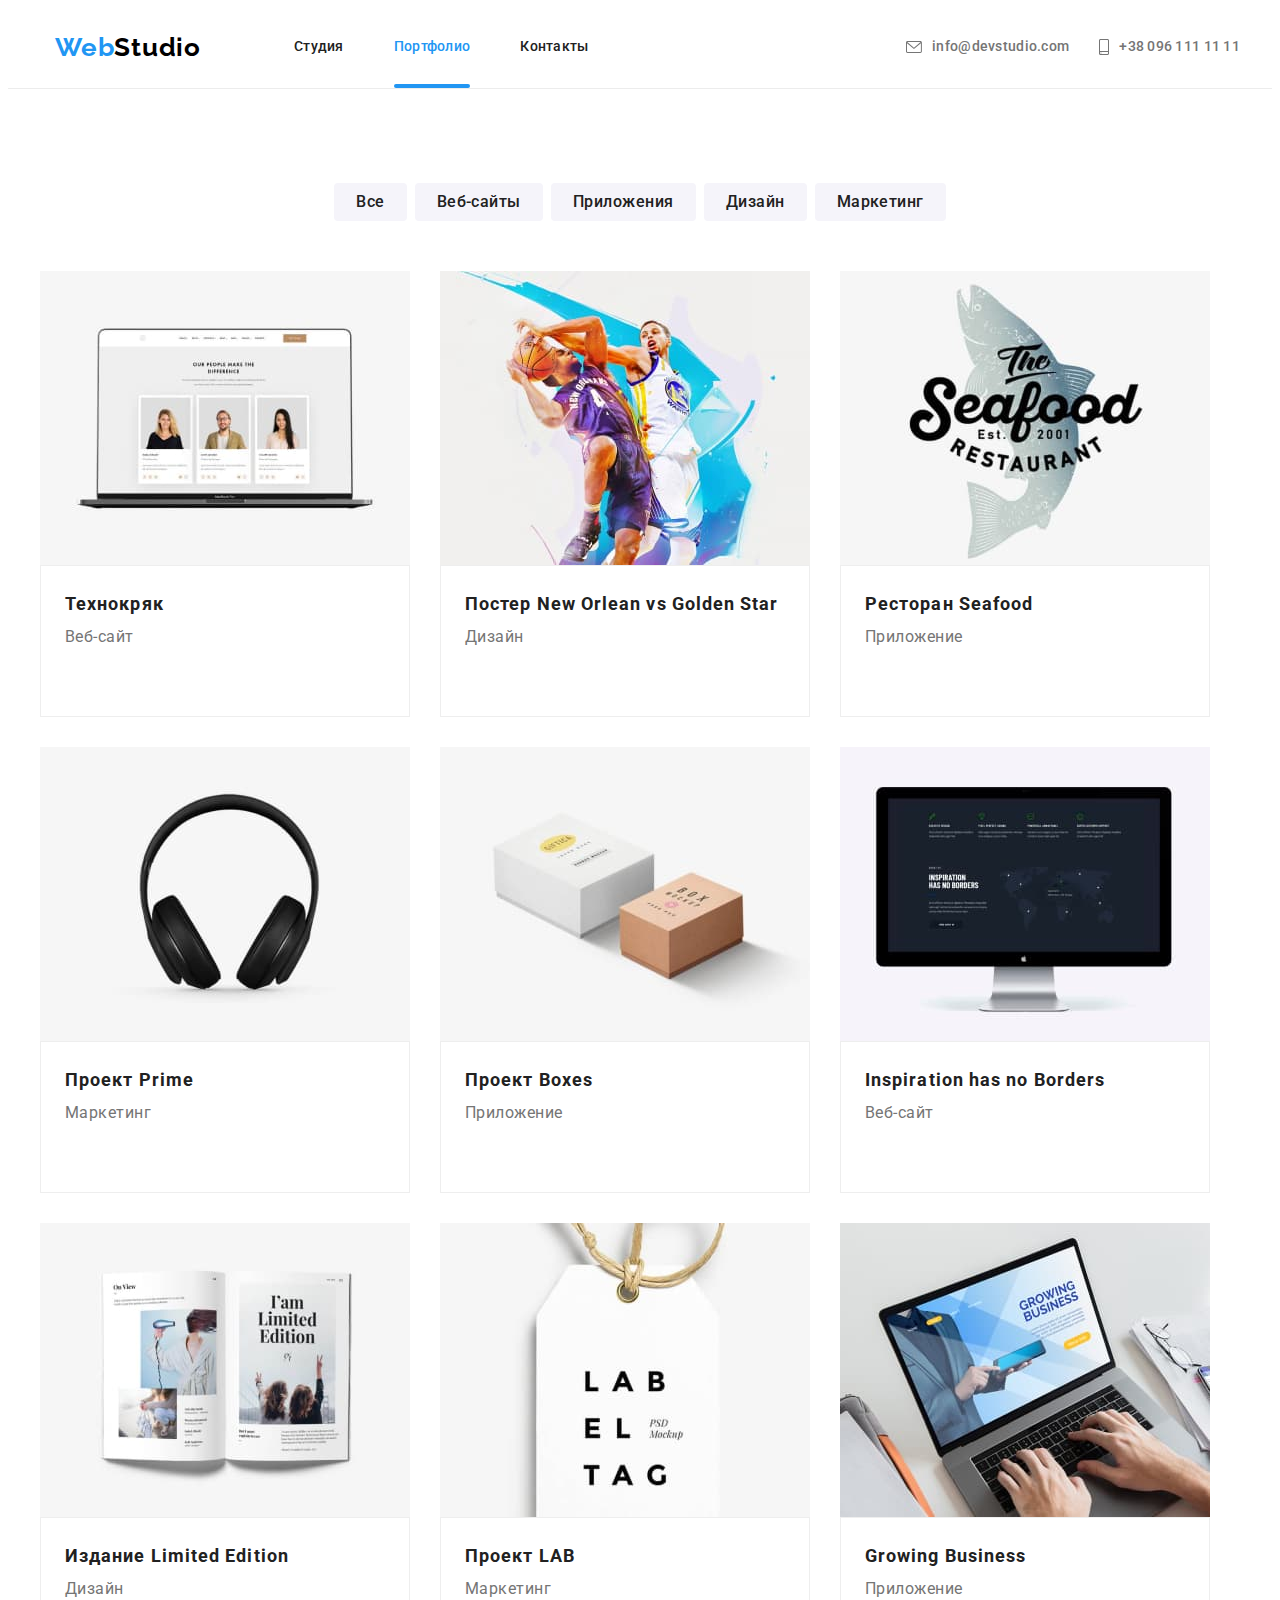
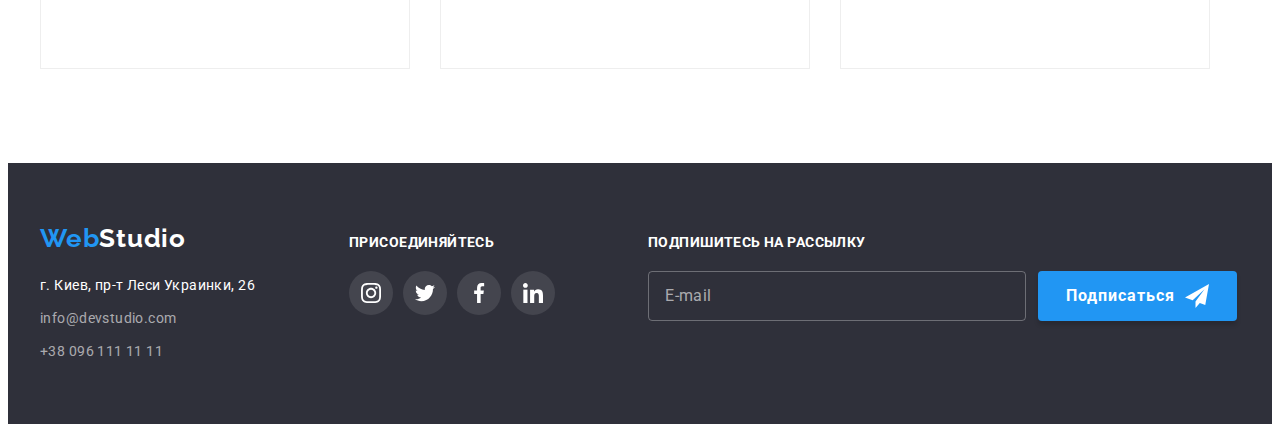
==== portfolio.html @ 02ead574 "copy all files from hw6" ====
<!DOCTYPE html>
<html lang="ru">
  <head>
    <meta charset="UTF-8" />
    <meta http-equiv="X-UA-Compatible" content="IE=edge" />
    <meta name="viewport" content="width=device-width, initial-scale=1.0" />
    <title>Portfolio</title>
    <link rel="preconnect" href="https://fonts.gstatic.com" />
    <link
      href="https://fonts.googleapis.com/css2?family=Raleway:wght@700&family=Roboto:wght@400;500;700&display=swap"
      rel="stylesheet"
    />
    <link
      rel="stylesheet"
      href="https://cdnjs.cloudflare.com/ajax/libs/modern-normalize/1.1.0/modern-normalize.min.css"
      integrity="sha512-wpPYUAdjBVSE4KJnH1VR1HeZfpl1ub8YT/NKx4PuQ5NmX2tKuGu6U/JRp5y+Y8XG2tV+wKQpNHVUX03MfMFn9Q=="
      crossorigin="anonymous"
      referrerpolicy="no-referrer"
    />
    <link rel="stylesheet" href="./css/styles.css" />
  </head>
  <body class="body">
    <!---header-->
    <header class="header">
      <div class="container header-container">
        <nav class="navigation">
          <a class="logo" href="./index.html" lang="en"
            ><span class="logo-part">Web</span>Studio
          </a>
          <ul class="menu list">
            <li class="menu-item">
              <a class="menu-link" href="./index.html"> Студия </a>
            </li>
            <li class="menu-item">
              <a class="menu-link current-link" href="./portfolio.html">
                Портфолио
              </a>
            </li>
            <li class="menu-item">
              <a class="menu-link" href="">Контакты</a>
            </li>
          </ul>
        </nav>
        <ul class="head-info-list list">
          <li class="head-info-item">
            <a class="head-mail-link link" href="mailto:info@devstudio.com">
              <svg class="head-mail-link-icon" width="16" height="12">
                <use href="./images/sprite.svg#icon-mail"></use>
              </svg>
              info@devstudio.com
            </a>
          </li>
          <li class="head-info-item">
            <a class="head-tel-link link" href="tel:+380961111111">
              <svg class="head-tel-link-icon" width="10" height="16">
                <use href="./images/sprite.svg#icon-smartphone"></use>
              </svg>
              +38 096 111 11 11
            </a>
          </li>
        </ul>
      </div>
    </header>
    <main>
      <section class="main-content">
        <ul class="tabs-list list container">
          <li class="tabs-item">
            <button class="filter-btn" type="button">Все</button>
          </li>
          <li class="tabs-item">
            <button class="filter-btn" type="button">Веб-сайты</button>
          </li>
          <li class="tabs-item">
            <button class="filter-btn" type="button">Приложения</button>
          </li>
          <li class="tabs-item">
            <button class="filter-btn" type="button">Дизайн</button>
          </li>
          <li class="tabs-item">
            <button class="filter-btn" type="button">Маркетинг</button>
          </li>
        </ul>
        <ul class="projects-list list container">
          <li class="project-item">
            <div class="project-img-wrapper">
              <img src="./images/our-projects/technokryak.jpg" alt="ноутбук" />
              <p class="project-overlay">
                Технокряк это современная площадка распространения коронавируса.
                Компании используют эту платформу для цифрового шпионажа и атак
                на защищённые сервера конкурентов.
              </p>
            </div>
            <div class="project-details">
              <h3 class="project-title">Технокряк</h3>
              <p class="project-category">Веб-сайт</p>
            </div>
          </li>
          <li class="project-item">
            <img
              src="./images/our-projects/poster.jpg"
              alt="Постер New Orlean vs Golden Star"
            />
            <div class="project-details">
              <h3 class="project-title">Постер New Orlean vs Golden Star</h3>
              <p class="project-category">Дизайн</p>
            </div>
          </li>
          <li class="project-item">
            <img src="./images/our-projects/seafood.jpg" alt="постер с рыбой" />
            <div class="project-details">
              <h3 class="project-title">Ресторан Seafood</h3>
              <p class="project-category">Приложение</p>
            </div>
          </li>
          <li class="project-item">
            <img
              src="./images/our-projects/project-prime.jpg"
              alt=" наушники "
            />
            <div class="project-details">
              <h3 class="project-title">Проект Prime</h3>
              <p class="project-category">Маркетинг</p>
            </div>
          </li>
          <li class="project-item">
            <img
              src="./images/our-projects/project-boxes.jpg"
              alt=" коробки "
            />
            <div class="project-details">
              <h3 class="project-title">Проект Boxes</h3>
              <p class="project-category">Приложение</p>
            </div>
          </li>
          <li class="project-item">
            <img
              src="./images/our-projects/inspiration-has-no-borders.jpg"
              alt=" монитор "
            />
            <div class="project-details">
              <h3 class="project-title">Inspiration has no Borders</h3>
              <p class="project-category">Веб-сайт</p>
            </div>
          </li>
          <li class="project-item">
            <img
              src="./images/our-projects/limited-edition.jpg"
              alt=" открытая книга "
            />
            <div class="project-details">
              <h3 class="project-title">Издание Limited Edition</h3>
              <p class="project-category">Дизайн</p>
            </div>
          </li>
          <li class="project-item">
            <img src="./images/our-projects/project-lab.jpg" alt=" этикетка " />
            <div class="project-details">
              <h3 class="project-title">Проект LAB</h3>
              <p class="project-category">Маркетинг</p>
            </div>
          </li>
          <li class="project-item">
            <img
              src="./images/our-projects/growing-business.jpg"
              alt="человек печатает на ноутбуке"
            />
            <div class="project-details">
              <h3 class="project-title">Growing Business</h3>
              <p class="project-category">Приложение</p>
            </div>
          </li>
        </ul>
      </section>
    </main>
    <footer class="footer">
      <div class="footer-content container">
        <div class="footer-adress-wrapper">
          <a class="footer-logo logo" href="./index.html" lang="en">
            <span class="logo-part">Web</span>Studio
          </a>
          <address>
            <ul class="footer-list list">
              <li class="footer-item">
                <a
                  class="footer-adress-link link"
                  href="https://goo.gl/maps/RriFzFvJcHyVF99A9"
                  target="_blank"
                  rel="noopener noreferrer"
                >
                  г. Киев, пр-т Леси Украинки, 26
                </a>
              </li>
              <li class="footer-item">
                <a
                  class="footer-mail-link link"
                  href="mailto:info@devstudio.com"
                >
                  info@devstudio.com
                </a>
              </li>
              <li class="footer-item">
                <a class="footer-tel-link link" href="tel:+380961111111">
                  +38 096 111 11 11
                </a>
              </li>
            </ul>
          </address>
        </div>
        <div class="footer-social-wrapper">
          <p class="footer-tagline">Присоединяйтесь</p>
          <ul class="footer-social-links-list list">
            <li class="footer-social-item">
              <a href="" class="footer-social-link">
                <svg class="footer-social-link-icon">
                  <use href="./images/sprite.svg#icon-inst-icon-2"></use>
                </svg>
              </a>
            </li>
            <li class="footer-social-item">
              <a href="" class="footer-social-link">
                <svg class="footer-social-link-icon">
                  <use href="./images/sprite.svg#icon-twit-icon"></use>
                </svg>
              </a>
            </li>
            <li class="footer-social-item">
              <a href="" class="footer-social-link">
                <svg class="footer-social-link-icon">
                  <use href="./images/sprite.svg#icon-facebook-icon"></use>
                </svg>
              </a>
            </li>
            <li class="footer-social-item">
              <a href="" class="footer-social-link">
                <svg class="footer-social-link-icon">
                  <use href="./images/sprite.svg#icon-in-icon"></use>
                </svg>
              </a>
            </li>
          </ul>
        </div>
        <div class="footer-subscription">
          <p class="footer-tagline">Подпишитесь на рассылку</p>
          <form class="subscription-form">
            <input
              type="email"
              name="email"
              class="subscription-email"
              placeholder="E-mail"
              required
            />
            <button type="submit" class="subscription-btn">
              Подписаться
              <svg class="email-icon" width="24px" height="24px">
                <use href="./images/sprite.svg#icon-telegram"></use>
              </svg>
            </button>
          </form>
        </div>
      </div>
    </footer>
  </body>
</html>
---- css/styles.css ----
:root {
  --accent-color: #2196f3;
  --main-font: "Roboto", sans-serif;
  --secondary-font: "Raleway", sans-serif;
  --secondary-color: #ffff;
  --icon-color: #afb1b8;
}

/* ======= FOR ALL LINKS AND LISTS ====== */

.link {
  text-decoration: none;
  font-style: normal;
}

.list {
  list-style: none;
}

h1,
h2,
h3,
h4,
h5,
h6,
p {
  margin-top: 0;
  margin-bottom: 0;
}

ul,
ol {
  list-style-type: none;
  margin: 0;
  padding: 0;
}

img {
  display: block;
}

.visually-hidden {
  position: absolute !important;
  clip: rect(1px 1px 1px 1px);
  /* IE6, IE7 */
  clip: rect(1px, 1px, 1px, 1px);
  padding: 0 !important;
  border: 0 !important;
  height: 1px !important;
  width: 1px !important;
  overflow: hidden;
}

/* ======= END FOR ALL LINKS AND LISTS ====== */

/* ======== BODY ========= */

.body {
  font-family: var(--main-font);
  color: #212121;
}

.container {
  width: 1200px;
  padding-left: 15px;
  padding-right: 15px;
  margin-right: auto;
  margin-left: auto;
}

.content-section {
  padding-bottom: 94px;
}

/* ======== HEADER SECTION ======== */

.header {
  border-bottom: 1px solid #ececec;
  padding: 24px 0 25px 0;
}

.header-container {
  display: flex;
  align-items: center;
}

.navigation {
  display: flex;
  align-items: center;
  width: 100%;

  padding: 0 15px;
}

.menu {
  display: flex;
  align-items: center;
}

.logo {
  font-family: var(--secondary-font);
  font-weight: bold;
  font-size: 26px;
  line-height: 1.19;
  letter-spacing: 0.03em;
  text-decoration: none;
  color: black;
  margin-right: 93px;
}

.logo-part {
  color: var(--accent-color);
}

.menu-item:not(:last-child) {
  margin-right: 50px;
}

.menu-link {
  display: block;
  position: relative;
  font-family: var(--main-font);
  font-weight: 500;
  font-size: 14px;
  line-height: 1.14;
  letter-spacing: 0.02em;
  text-decoration: none;
  color: #212121;
  transition: color 250ms cubic-bezier(0.4, 0, 0.2, 1);
}

.menu-link:hover,
.menu-link:focus {
  color: var(--accent-color);
}

.active-link {
  color: var(--accent-color);
}

.head-info-list {
  list-style: none;
  display: flex;
  align-items: center;
  margin-left: auto;
}

.head-info-item:not(:last-child) {
  margin-right: 30px;
}

.head-mail-link {
  font-family: var(--main-font);
  font-weight: 500;
  font-size: 14px;
  line-height: 1.14;
  letter-spacing: 0.02em;
  color: #757575;
  margin-left: auto;
  display: flex;
  align-items: center;
  transition: color 250ms cubic-bezier(0.4, 0, 0.2, 1);
}

.head-mail-link-icon,
.head-tel-link-icon {
  margin-right: 10px;
  fill: #757575;
  transition: fill 250ms cubic-bezier(0.4, 0, 0.2, 1);
}

.head-tel-link {
  font-family: var(--main-font);
  font-weight: 500;
  font-size: 14px;
  line-height: 1.14;
  letter-spacing: 0.02em;
  color: #757575;
  white-space: nowrap;
  display: flex;
  align-items: center;
  transition: color 250ms cubic-bezier(0.4, 0, 0.2, 1);
}

.current-link {
  color: var(--accent-color);
}

.current-link::after {
  position: absolute;
  bottom: -33px;
  content: "";
  background-color: #2196f3;
  border-radius: 2px;
  width: 100%;
  height: 4px;
  display: block;
}

.head-tel-link:hover .head-tel-link-icon,
.head-tel-link:focus .head-tel-link-icon {
  fill: var(--accent-color);
}

.head-tel-link:hover,
.head-tel-link:focus {
  color: var(--accent-color);
}

.head-mail-link:hover .head-mail-link-icon,
.head-mail-link:focus .head-mail-link-icon {
  fill: var(--accent-color);
}

.head-mail-link:hover,
.head-mail-link:focus {
  color: var(--accent-color);
}

/* ======== END HEADER SECTION ======== */

/* ========= MAIN CONTENT SECTION ========= */

/* HERO SECTION*/
.hero {
  background-image: linear-gradient(
      rgba(47, 48, 58, 0.4),
      rgba(47, 48, 58, 0.4)
    ),
    url(../images/hero-img.png);
  background-size: cover;
  padding: 200px 0;
}

.hero-title {
  font-family: var(--main-font);
  font-weight: 900;
  font-size: 44px;
  line-height: 1.36;
  text-align: center;
  letter-spacing: 0.06em;
  text-transform: uppercase;
  color: var(--secondary-color);
  max-width: 696px;
  margin-left: auto;
  margin-right: auto;
  margin-bottom: 30px;
}

.modal-btn {
  display: block;
  font-family: var(--main-font);
  font-weight: bold;
  font-size: 16px;
  line-height: 1.87;
  color: var(--secondary-color);
  background-color: var(--accent-color);
  cursor: pointer;
  background: #2196f3;
  box-shadow: 0px 4px 4px rgba(0, 0, 0, 0.15);
  border-radius: 4px;
  width: 200px;
  height: 50px;
  text-align: center;
  margin: 0 auto;
  transition: color 250ms cubic-bezier(0.4, 0, 0.2, 1),
    background-color 250ms cubic-bezier(0.4, 0, 0.2, 1);
}

.modal-btn:hover,
.modal-btn:focus {
  background-color: #188ce8;
  box-shadow: 0px 4px 4px rgba(0, 0, 0, 0.15);
  border-radius: 4px;
}

/* END HERO SECTION*/

/*  ABOUT SECTION  */

.about-section {
  padding: 94px 0;
}

.upper-section-list {
  display: flex;
  justify-content: space-between;
}

.upper-section-item:not(:last-child) {
  margin-right: 30px;
}

.icon-wrapper {
  display: flex;
  background-color: #f5f4fa;
  width: 270px;
  height: 120px;
  justify-content: center;
  align-items: center;
  box-sizing: border-box;
  margin-bottom: 30px;
  border-radius: 4px;
}

.down-section-list {
  display: flex;
  justify-content: space-between;
}

.down-section-item {
  position: relative;
}

.down-section-desc {
  position: absolute;
  left: 0;
  bottom: 0;
  font-family: var(--main-font);
  font-style: normal;
  font-weight: bold;
  font-size: 14px;
  line-height: 1.14;
  text-align: center;
  letter-spacing: 0.03em;
  text-transform: uppercase;
  color: #ffffff;
  background-color: rgba(47, 48, 58, 0.8);
  margin: 0;
  padding: 27px 0;
  width: 100%;
}

.title {
  font-family: var(--main-font);
  font-weight: bold;
  font-size: 14px;
  line-height: 1.14;
  letter-spacing: 0.03em;
  text-transform: uppercase;
  color: #212121;
}

.subtitle {
  font-family: var(--main-font);
  font-size: 14px;
  line-height: 1.71;
  letter-spacing: 0.03em;
  color: #757575;
  margin-top: 10px;
}

/* END ABOUT SECTION  */

/* OUR TEAM SECTION */

.our-team-section {
  padding: 94px 0;
  background-color: #f5f4fa;
}

.our-team-list {
  display: flex;
  justify-content: space-between;
}

.our-team-item {
  background: var(--secondary-color);
  box-shadow: 0px 1px 3px rgba(0, 0, 0, 0.12), 0px 1px 1px rgba(0, 0, 0, 0.14),
    0px 2px 1px rgba(0, 0, 0, 0.2);
  border-radius: 0px 0px 4px 4px;
}

.main-title {
  font-family: var(--main-font);
  font-weight: bold;
  font-size: 36px;
  line-height: 1.16;
  text-align: center;
  letter-spacing: 0.03em;
  color: #212121;
  margin-bottom: 50px;
}

.workers-name {
  font-family: var(--main-font);
  font-weight: 500;
  font-size: 16px;
  line-height: 1.18;
  text-align: center;
  letter-spacing: 0.03em;
  color: #212121;
}

.work-position {
  font-family: var(--main-font);
  font-size: 16px;
  line-height: 1.18;
  text-align: center;
  letter-spacing: 0.03em;
  color: #757575;
  margin-top: 10px;
}

.worker-details-container {
  padding: 30px 32px;
}

.social-links-list {
  display: flex;
  justify-content: space-between;
  max-width: 206px;
  margin: 0 auto;
}

.social-links-item-link {
  display: flex;
  justify-content: center;
  align-items: center;
  width: 44px;
  height: 44px;
  border-radius: 50%;
  transition: color 250ms cubic-bezier(0.4, 0, 0.2, 1),
    background-color 250ms cubic-bezier(0.4, 0, 0.2, 1);
}

.social-links-item-link:hover,
.social-links-item-link:focus {
  background-color: var(--accent-color);
}

.social-links-item-link:hover .social-links-list-icon,
.social-links-item-link:focus .social-links-list-icon {
  fill: #ffff;
}

.social-links-item:not(:last-child) {
  margin-right: 10px;
}

.social-links-list {
  margin-top: 16px;
}

.social-links-list-icon {
  width: 20px;
  height: 20px;
  transition: fill 250ms cubic-bezier(0.4, 0, 0.2, 1);
}

.social-links-item-link {
  fill: var(--icon-color);
}

/* END OUR TEAM SECTION */

/* OUR CLIENTS SECTION */

.client-list-link {
  fill: var(--icon-color);
}

.client-list-link:hover,
.client-list-link:focus {
  fill: var(--accent-color);
  border-color: var(--accent-color);
}

.our-clients-section {
  display: block;
  align-items: center;
  padding: 94px 0;
}

.client-list {
  display: flex;
  align-items: center;
  justify-content: space-between;
}

.client-list-link {
  display: flex;
  justify-content: center;
  align-items: center;
  width: 170px;
  height: 90px;
  color: #afb1b8;
  border: 1px solid #afb1b8;
  box-sizing: border-box;
  border-radius: 4px;
  transition: fill 250ms cubic-bezier(0.4, 0, 0.2, 1);
}

/* END OUR CLIENTS SECTION */

/* ========= END MAIN CONTENT SECTION ========= */

/* ========= FOOTER SECTION ============ */

.footer {
  background-color: #2f303a;
  padding: 60px 15px;
}

.footer-content {
  display: flex;
}

.footer-adress-wrapper {
  margin-right: 70px;
}

.footer-social-wrapper {
  margin-top: 12px;
}

.footer-tagline {
  font-family: var(--main-font);
  font-style: normal;
  font-weight: bold;
  font-size: 14px;
  line-height: 1.14;
  letter-spacing: 0.03em;
  text-transform: uppercase;
  color: #ffffff;
}

.footer-social-links-list {
  display: flex;
  justify-content: space-between;
  max-width: 206px;
  margin: 0 auto;
  margin-top: 20px;
}

.footer-social-link {
  display: flex;
  justify-content: center;
  align-items: center;
  width: 44px;
  height: 44px;
  border-radius: 50%;
  background: rgba(255, 255, 255, 0.1);
  transition: background-color 250ms cubic-bezier(0.4, 0, 0.2, 1);
}

.footer-social-item:not(:last-child) {
  margin-right: 10px;
}

.footer-social-link-icon {
  width: 20px;
  height: 20px;
  fill: #fff;
}

.footer-social-link:hover,
.footer-social-link:focus {
  background-color: var(--accent-color);
}

.footer-logo {
  color: var(--secondary-color);
}

.footer-list {
  margin-top: 20px;
}

.footer-item:not(:last-child) {
  margin-bottom: 9px;
}

.footer-adress-link {
  font-family: var(--main-font);
  font-size: 14px;
  line-height: 1.71;
  letter-spacing: 0.03em;
  color: var(--secondary-color);
}

.footer-mail-link,
.footer-tel-link {
  font-family: var(--main-font);
  font-size: 14px;
  line-height: 1.71;
  letter-spacing: 0.03em;
  color: rgba(255, 255, 255, 0.6);
}

.footer-subscription {
  margin-left: 93px;
  margin-top: 12px;
}

.footer-tagline {
  font-family: var(--main-font);
  font-weight: bold;
  font-size: 14px;
  line-height: 1.14;
  letter-spacing: 0.03em;
  text-transform: uppercase;
  color: #ffffff;
}

.subscription-form {
  display: flex;
  height: 50px;
  margin-top: 20px;
}

.subscription-email {
  width: 358px;
  background-color: transparent;
  border: 1px solid rgba(255, 255, 255, 0.3);
  padding-left: 16px;
  font-family: var(--main-font);
  font-style: normal;
  font-weight: normal;
  font-size: 16px;
  line-height: 1.25;
  letter-spacing: 0.03em;
  color: #fff;
  border-radius: 4px;
}

.subscription-email::placeholder {
  color: rgba(255, 255, 255, 0.6);
}

.subscription-btn {
  font-family: var(--main-font);
  font-weight: bold;
  font-size: 16px;
  line-height: 1.87;
  display: flex;
  align-items: center;
  text-align: center;
  letter-spacing: 0.06em;
  color: #ffffff;
  background-color: var(--accent-color);
  box-shadow: 0px 4px 4px rgba(0, 0, 0, 0.15);
  border-radius: 4px;
  padding: 13px 28px;
  margin-left: 12px;
  border: none;
  transition: background-color 250ms cubic-bezier(0.4, 0, 0.2, 1);
}

.email-icon {
  margin-left: 10px;
}

.subscription-btn:focus,
.subscription-btn:hover {
  background-color: #188ce8;
}

/* ========= END FOOTER SECTION ============ */

.backdrop {
  position: fixed;
  top: 0;
  left: 0;
  width: 100vw;
  height: 100vh;
  background-color: rgba(0, 0, 0, 0.2);
  transition: opacity 500ms linear, visibility 500ms linear;
}

.modal-window {
  position: absolute;
  left: 50%;
  top: 50%;
  transform: translate(-50%, -50%);
  width: 528px;
  height: 581px;
  background-color: #fff;
  box-shadow: 0px 1px 3px rgba(0, 0, 0, 0.12), 0px 1px 1px rgba(0, 0, 0, 0.14),
    0px 2px 1px rgba(0, 0, 0, 0.2);
  border-radius: 4px;
}

.contact-form {
  width: 448px;
  margin: 0 auto;
  display: flex;
  flex-direction: column;
}

.contact-form-title {
  font-family: var(--main-font);
  font-style: normal;
  font-weight: bold;
  font-size: 20px;
  line-height: 1.15;
  text-align: center;
  letter-spacing: 0.03em;
  color: #212121;
  margin-top: 40px;
  margin-bottom: 30px;
}

.contact-form-label {
  display: block;
  font-family: var(--main-font);
  font-style: normal;
  font-weight: normal;
  font-size: 12px;
  line-height: 1.16;
  letter-spacing: 0.01em;
  color: #757575;
}

.contact-form-label:not(:last-child) {
  margin-bottom: 10px;
}

.contact-form-input {
  border: 1px solid rgba(33, 33, 33, 0.2);
  border-radius: 4px;
  width: 100%;
  height: 40px;
  padding-left: 42px;
  transition: border-color 250ms cubic-bezier(0.4, 0, 0.2, 1);
}

.contact-form-input:focus {
  outline: none;
  border-color: var(--accent-color);
}

.form-input-wrapper {
  position: relative;
}

.form-icon {
  position: absolute;
  top: 50%;
  left: 15px;
  transform: translateY(-50%);
  display: block;
  transition: fill 250ms cubic-bezier(0.4, 0, 0.2, 1);
}

.contact-form-input:focus + .form-icon {
  fill: var(--accent-color);
}

.contact-form-textarea {
  font-family: var(--main-font);
  font-style: normal;
  font-weight: normal;
  font-size: 14px;
  line-height: 1.14;
  letter-spacing: 0.01em;
  width: 100%;
  height: 120px;
  resize: none;
  border: 1px solid rgba(33, 33, 33, 0.2);
  border-radius: 4px;
  padding: 12px 16px;
  transition: border-color 250ms cubic-bezier(0.4, 0, 0.2, 1);
  margin-top: 4px;
}

.contact-form-textarea::placeholder {
  color: rgba(117, 117, 117, 0.5);
}

.contact-form-textarea:focus {
  border-color: var(--accent-color);
  outline: none;
}

.contact-form-checkbox {
  width: 100%;
  font-family: var(--main-font);
  font-style: normal;
  font-weight: normal;
  font-size: 14px;
  line-height: 1.71;
  letter-spacing: 0.03em;
  color: #757575;
}

.contact-form-checkbox:checked + .contact-form-checkbox-label::before {
  background-color: var(--accent-color);
  border: none;
}

.checkbox-wrapper {
  position: relative;
  align-self: center;
  margin-top: 20px;
}

.checkbox-icon {
  position: absolute;
  top: 50%;
  transform: translateY(-50%);
  pointer-events: none;
}

.contact-form-checkbox-label {
  display: flex;
  align-items: center;
  font-size: 14px;
}

.contact-form-checkbox-label::before {
  content: "";
  width: 16px;
  height: 15px;
  border: 1px solid #757575;
  border-radius: 2px;
  cursor: pointer;
  margin-right: 7px;
}

.modal-form-btn {
  display: block;
  font-family: var(--main-font);
  font-weight: bold;
  font-size: 16px;
  line-height: 1.87;
  color: var(--secondary-color);
  background-color: var(--accent-color);
  cursor: pointer;
  box-shadow: 0px 4px 4px rgba(0, 0, 0, 0.15);
  border-radius: 4px;
  width: 200px;
  height: 50px;
  text-align: center;
  align-self: center;
  margin: 0 auto;
  transition: color 250ms cubic-bezier(0.4, 0, 0.2, 1),
    background-color 250ms cubic-bezier(0.4, 0, 0.2, 1);
  border: none;
  margin-top: 30px;
}

.modal-form-btn:hover,
.modal-form-btn:focus {
  background-color: #188ce8;
}

.contact-form-link {
  color: var(--accent-color);
}

.close-button {
  width: 30px;
  height: 30px;
  top: 8px;
  right: 8px;
  border-radius: 50%;
  border: 1px solid rgba(0, 0, 0, 0.1);
  background-color: transparent;
  cursor: pointer;
  position: absolute;
  padding: 0;
  display: flex;
  justify-content: center;
  align-items: center;
  transition: fill 250ms cubic-bezier(0.4, 0, 0.2, 1);
}

.close-button:focus,
.close-button:hover {
  fill: var(--accent-color);
}

.is-hidden {
  opacity: 0;
  visibility: hidden;
  pointer-events: none;
}

/*------ PORTFOLIO ------*/

.main-content {
  padding: 94px 0;
}

.tabs-list {
  display: flex;
  margin: 0 auto;
  margin-bottom: 50px;
  justify-content: center;
  text-align: center;
}

.tabs-item {
  border-radius: 4px;
}

.filter-btn {
  font-family: var(--main-font);
  font-weight: 500;
  font-size: 16px;
  line-height: 1.62;
  text-align: center;
  letter-spacing: 0.03em;
  color: #212121;
  background-color: #f5f4fa;
  cursor: pointer;
  border-radius: 4px;
  border: none;
  padding: 6px 22px;
  transition: color 250ms cubic-bezier(0.4, 0, 0.2, 1),
    background-color 250ms cubic-bezier(0.4, 0, 0.2, 1),
    box-shadow 250ms cubic-bezier(0.4, 0, 0.2, 1);
}

.tabs-item:not(:last-child) {
  margin-right: 8px;
}

.filter-btn:hover,
.filter-btn:focus {
  background: #188ce8;
  box-shadow: 0px 3px 1px rgba(0, 0, 0, 0.1), 0px 1px 2px rgba(0, 0, 0, 0.08),
    0px 2px 2px rgba(0, 0, 0, 0.12);
  border-radius: 4px;
  color: var(--secondary-color);
}

.projects-list {
  display: flex;
  flex-wrap: wrap;
  margin-bottom: -30px;
}

.project-item {
  margin-bottom: 30px;
  margin-right: 30px;
  display: block;
  transition: box-shadow 250ms cubic-bezier(0.4, 0, 0.2, 1);
}

.project-item:nth-child(3n) {
  margin-right: 0;
}

.project-item:hover,
.project-item:focus {
  cursor: pointer;
  box-sizing: border-box;
  box-shadow: 0px 1px 1px rgba(0, 0, 0, 0.12), 0px 4px 4px rgba(0, 0, 0, 0.06),
    1px 4px 6px rgba(0, 0, 0, 0.16);
}

.project-item:hover .project-overlay {
  transform: translateY(0%);
}

.project-img-wrapper {
  position: relative;
  overflow: hidden;
}

.project-overlay {
  font-family: var(--main-font);
  font-style: normal;
  font-weight: normal;
  font-size: 18px;
  line-height: 1.55;
  letter-spacing: 0.03em;
  color: #ffffff;
  background-color: rgba(33, 150, 243, 0.9);
  width: 100%;
  height: 100%;
  padding: 24px 63px;
  position: absolute;
  top: 0;
  left: 0;
  overflow: auto;
  transform: translateY(100%);
  transition: transform 250ms linear;
}

.project-details {
  height: 110px;
  border: 1px solid #eeeeee;
  padding: 20px 24px;
}

.project-title {
  font-family: var(--main-font);
  font-weight: bold;
  font-size: 18px;
  line-height: 2;
  letter-spacing: 0.06em;
  color: #212121;
}

.project-category {
  font-family: var(--main-font);
  font-size: 16px;
  line-height: 1.87;
  letter-spacing: 0.03em;
  color: #757575;
}

/*------ END PORTFOLIO ------*/
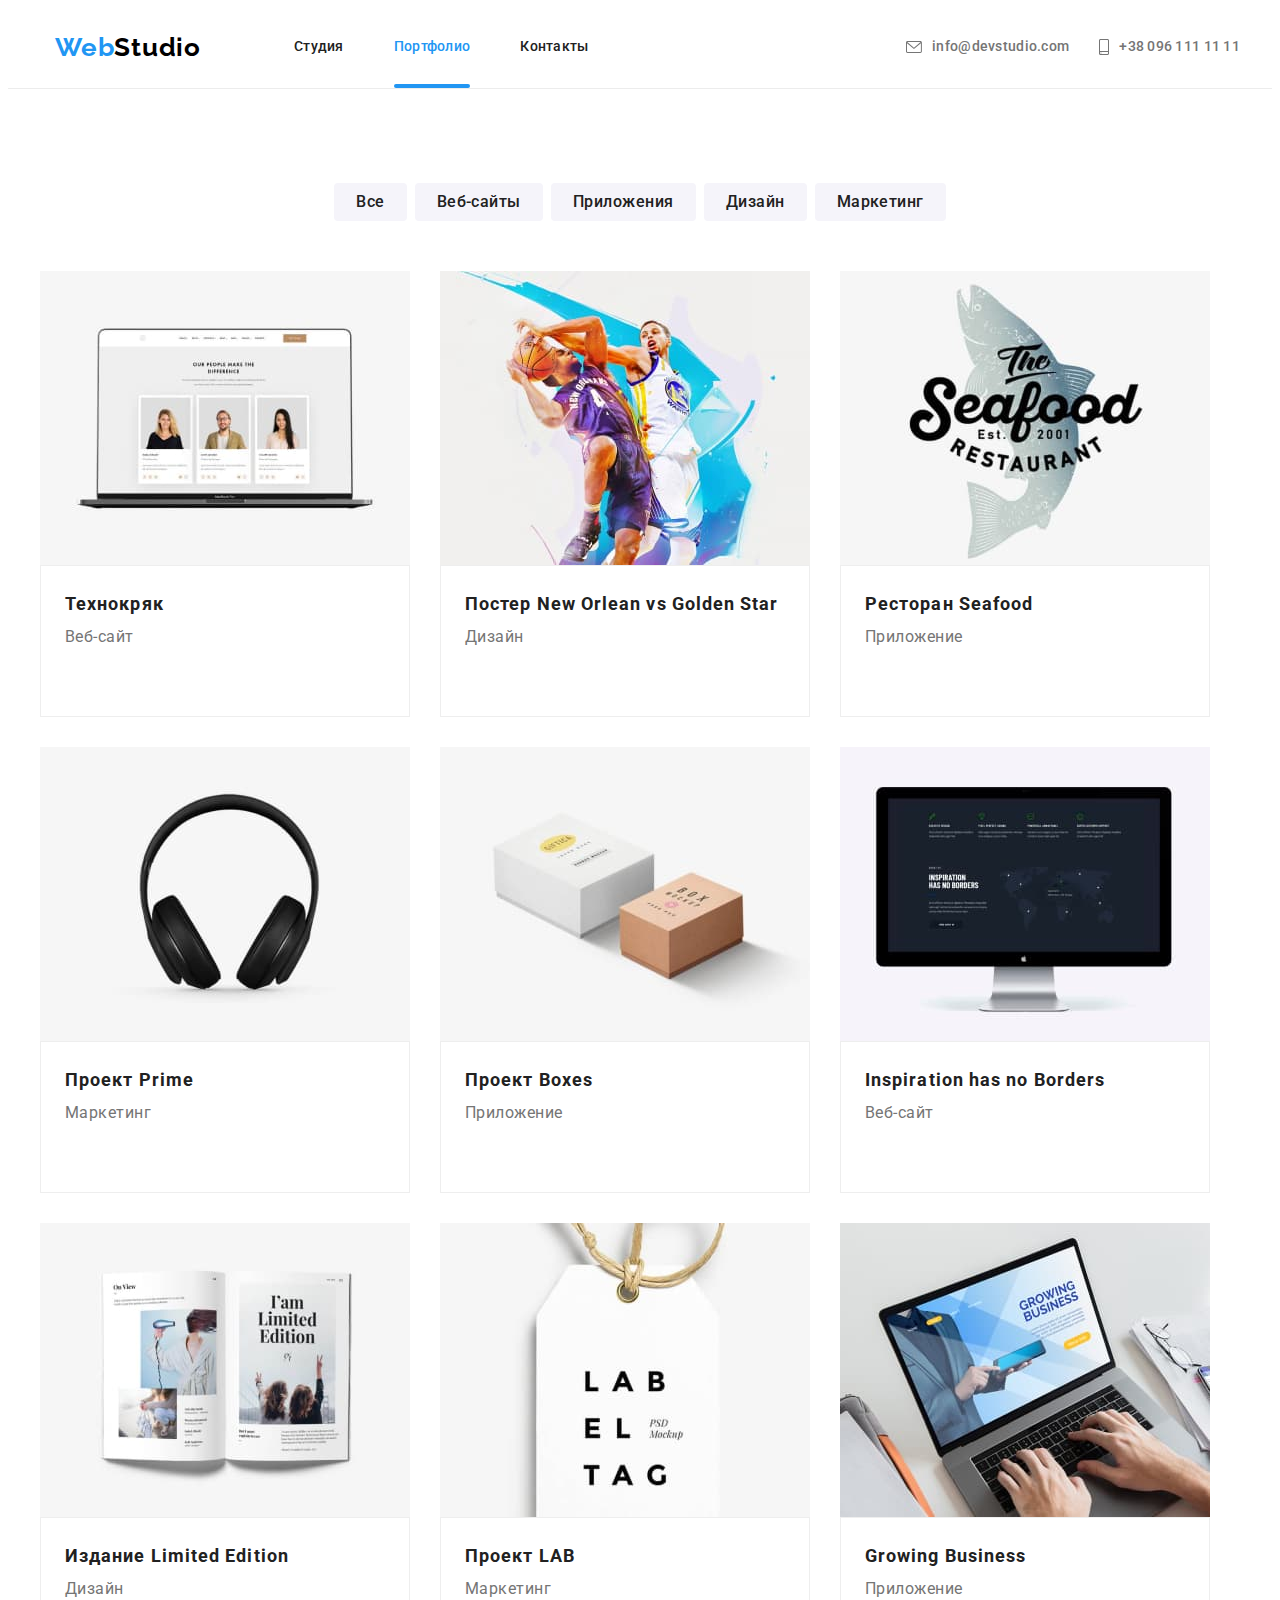
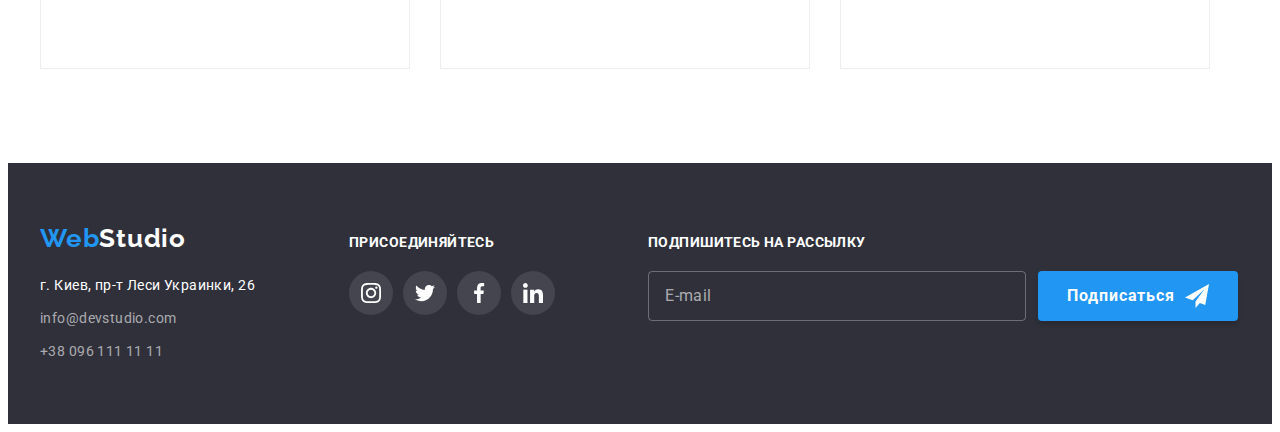
==== commit da5c480b: "split styles.css into sass partials" ====
--- a/portfolio.html
+++ b/portfolio.html
@@ -18,6 +18,7 @@
       referrerpolicy="no-referrer"
     />
     <link rel="stylesheet" href="./css/styles.css" />
+    <link rel="stylesheet" href="./css/main.css" />
   </head>
   <body class="body">
     <!---header-->
@@ -208,31 +209,31 @@
         </div>
         <div class="footer-social-wrapper">
           <p class="footer-tagline">Присоединяйтесь</p>
-          <ul class="footer-social-links-list list">
-            <li class="footer-social-item">
-              <a href="" class="footer-social-link">
-                <svg class="footer-social-link-icon">
+          <ul class="social-links-list footer-social-link-list list">
+            <li class="social-links-item">
+              <a href="" class="social-links-item-link">
+                <svg class="social-links-list-icon">
                   <use href="./images/sprite.svg#icon-inst-icon-2"></use>
                 </svg>
               </a>
             </li>
-            <li class="footer-social-item">
-              <a href="" class="footer-social-link">
-                <svg class="footer-social-link-icon">
+            <li class="social-links-item">
+              <a href="" class="social-links-item-link">
+                <svg class="social-links-list-icon">
                   <use href="./images/sprite.svg#icon-twit-icon"></use>
                 </svg>
               </a>
             </li>
-            <li class="footer-social-item">
-              <a href="" class="footer-social-link">
-                <svg class="footer-social-link-icon">
+            <li class="social-links-item">
+              <a href="" class="social-links-item-link">
+                <svg class="social-links-list-icon">
                   <use href="./images/sprite.svg#icon-facebook-icon"></use>
                 </svg>
               </a>
             </li>
-            <li class="footer-social-item">
-              <a href="" class="footer-social-link">
-                <svg class="footer-social-link-icon">
+            <li class="social-links-item">
+              <a href="" class="social-links-item-link">
+                <svg class="social-links-list-icon">
                   <use href="./images/sprite.svg#icon-in-icon"></use>
                 </svg>
               </a>
@@ -249,9 +250,9 @@
               placeholder="E-mail"
               required
             />
-            <button type="submit" class="subscription-btn">
+            <button type="submit" class="subscription-btn primary-btn">
               Подписаться
-              <svg class="email-icon" width="24px" height="24px">
+              <svg class="primary-btn-icon" width="24px" height="24px">
                 <use href="./images/sprite.svg#icon-telegram"></use>
               </svg>
             </button>
--- a/css/main.css
+++ b/css/main.css
@@ -0,0 +1,927 @@
+:root {
+  --accent-color: #2196f3;
+  --accent-dark-color: #188ce8;
+  --main-font: "Roboto", sans-serif;
+  --secondary-font: "Raleway", sans-serif;
+  --secondary-color: #ffff;
+  --icon-color: #afb1b8;
+  --animation: 250ms cubic-bezier(0.4, 0, 0.2, 1);
+  --paragraph-color: #757575;
+}
+
+.visually-hidden {
+  position: absolute !important;
+  clip: rect(1px 1px 1px 1px);
+  /* IE6, IE7 */
+  clip: rect(1px, 1px, 1px, 1px);
+  padding: 0 !important;
+  border: 0 !important;
+  height: 1px !important;
+  width: 1px !important;
+  overflow: hidden;
+}
+
+.link {
+  text-decoration: none;
+  font-style: normal;
+}
+
+.list {
+  list-style: none;
+}
+
+h1,
+h2,
+h3,
+h4,
+h5,
+h6,
+p {
+  margin-top: 0;
+  margin-bottom: 0;
+}
+
+ul,
+ol {
+  list-style-type: none;
+  margin: 0;
+  padding: 0;
+}
+
+img {
+  display: block;
+}
+
+.body {
+  font-family: var(--main-font);
+  color: #212121;
+}
+
+.content-section {
+  padding-bottom: 94px;
+}
+
+.container {
+  width: 1200px;
+  padding-left: 15px;
+  padding-right: 15px;
+  margin-right: auto;
+  margin-left: auto;
+}
+
+.primary-btn {
+  display: flex;
+  font-family: var(--main-font);
+  font-weight: bold;
+  font-size: 16px;
+  line-height: 1.87;
+  color: var(--secondary-color);
+  background-color: var(--accent-color);
+  cursor: pointer;
+  box-shadow: 0px 4px 4px rgba(0, 0, 0, 0.15);
+  border-radius: 4px;
+  width: 200px;
+  height: 50px;
+  letter-spacing: 0.06em;
+  align-items: center;
+  justify-content: center;
+  margin: 0 auto;
+  transition: color var(--animation), background-color var(--animation);
+}
+
+.primary-btn:hover,
+.primary-btn:focus {
+  background-color: var(--accent-dark-color);
+  box-shadow: 0px 4px 4px rgba(0, 0, 0, 0.15);
+  border-radius: 4px;
+}
+
+.primary-btn-icon {
+  margin-left: 10px;
+}
+
+.subscription-btn {
+  margin-left: 12px;
+  border: none;
+}
+
+.modal-form-btn {
+  margin-top: 30px;
+  border: none;
+}
+
+.social-links-list {
+  display: flex;
+  justify-content: space-between;
+  max-width: 206px;
+  margin: 0 auto;
+}
+
+.social-links-item-link {
+  display: flex;
+  justify-content: center;
+  align-items: center;
+  width: 44px;
+  height: 44px;
+  border-radius: 50%;
+  transition: color var(--animation), background-color var(--animation);
+}
+
+.social-links-list .social-links-item-link:hover,
+.social-links-list .social-links-item-link:focus {
+  background-color: var(--accent-color);
+}
+
+.social-links-item-link:hover .social-links-list-icon,
+.social-links-item-link:focus .social-links-list-icon {
+  fill: #ffff;
+}
+
+.social-links-item:not(:last-child) {
+  margin-right: 10px;
+}
+
+.social-links-list {
+  margin-top: 16px;
+}
+
+.social-links-list-icon {
+  width: 20px;
+  height: 20px;
+  transition: fill var(--animation);
+}
+
+.social-links-item-link {
+  fill: var(--icon-color);
+}
+
+.footer-social-link-list {
+  margin-top: 20px;
+}
+.footer-social-link-list .social-links-item-link {
+  background-color: rgba(255, 255, 255, 0.1);
+}
+.footer-social-link-list .social-links-list-icon {
+  fill: #fff;
+}
+
+.main-title {
+  font-family: var(--main-font);
+  font-weight: bold;
+  font-size: 36px;
+  line-height: 1.16;
+  text-align: center;
+  letter-spacing: 0.03em;
+  color: #212121;
+  margin-bottom: 50px;
+}
+
+.backdrop {
+  position: fixed;
+  top: 0;
+  left: 0;
+  width: 100vw;
+  height: 100vh;
+  background-color: rgba(0, 0, 0, 0.2);
+  transition: opacity 500ms linear, visibility 500ms linear;
+}
+
+.is-hidden {
+  opacity: 0;
+  visibility: hidden;
+  pointer-events: none;
+}
+
+.modal-window {
+  position: absolute;
+  left: 50%;
+  top: 50%;
+  transform: translate(-50%, -50%);
+  width: 528px;
+  height: 581px;
+  background-color: #fff;
+  box-shadow: 0px 1px 3px rgba(0, 0, 0, 0.12), 0px 1px 1px rgba(0, 0, 0, 0.14), 0px 2px 1px rgba(0, 0, 0, 0.2);
+  border-radius: 4px;
+}
+
+.close-button {
+  width: 30px;
+  height: 30px;
+  top: 8px;
+  right: 8px;
+  border-radius: 50%;
+  border: 1px solid rgba(0, 0, 0, 0.1);
+  background-color: transparent;
+  cursor: pointer;
+  position: absolute;
+  padding: 0;
+  display: flex;
+  justify-content: center;
+  align-items: center;
+  transition: fill var(--animation);
+}
+
+.close-button:focus,
+.close-button:hover {
+  fill: var(--accent-color);
+}
+
+.contact-form {
+  width: 448px;
+  margin: 0 auto;
+  display: flex;
+  flex-direction: column;
+}
+
+.contact-form-title {
+  font-family: var(--main-font);
+  font-style: normal;
+  font-weight: bold;
+  font-size: 20px;
+  line-height: 1.15;
+  text-align: center;
+  letter-spacing: 0.03em;
+  color: #212121;
+  margin-top: 40px;
+  margin-bottom: 30px;
+}
+
+.contact-form-label {
+  display: block;
+  font-family: var(--main-font);
+  font-style: normal;
+  font-weight: normal;
+  font-size: 12px;
+  line-height: 1.16;
+  letter-spacing: 0.01em;
+  color: var(--paragraph-color);
+}
+
+.contact-form-label:not(:last-child) {
+  margin-bottom: 10px;
+}
+
+.contact-form-input {
+  border: 1px solid rgba(33, 33, 33, 0.2);
+  border-radius: 4px;
+  width: 100%;
+  height: 40px;
+  padding-left: 42px;
+  transition: border-color var(--animation);
+}
+
+.contact-form-input:focus {
+  outline: none;
+  border-color: var(--accent-color);
+}
+
+.form-input-wrapper {
+  position: relative;
+}
+
+.form-icon {
+  position: absolute;
+  top: 50%;
+  left: 15px;
+  transform: translateY(-50%);
+  display: block;
+  transition: fill var(--animation);
+}
+
+.contact-form-input:focus + .form-icon {
+  fill: var(--accent-color);
+}
+
+.contact-form-textarea {
+  font-family: var(--main-font);
+  font-style: normal;
+  font-weight: normal;
+  font-size: 14px;
+  line-height: 1.14;
+  letter-spacing: 0.01em;
+  width: 100%;
+  height: 120px;
+  resize: none;
+  border: 1px solid rgba(33, 33, 33, 0.2);
+  border-radius: 4px;
+  padding: 12px 16px;
+  transition: border-color var(--animation);
+  margin-top: 4px;
+}
+
+.contact-form-textarea::-moz-placeholder {
+  color: rgba(117, 117, 117, 0.5);
+}
+
+.contact-form-textarea:-ms-input-placeholder {
+  color: rgba(117, 117, 117, 0.5);
+}
+
+.contact-form-textarea::placeholder {
+  color: rgba(117, 117, 117, 0.5);
+}
+
+.contact-form-textarea:focus {
+  border-color: var(--accent-color);
+  outline: none;
+}
+
+.contact-form-checkbox {
+  width: 100%;
+  font-family: var(--main-font);
+  font-style: normal;
+  font-weight: normal;
+  font-size: 14px;
+  line-height: 1.71;
+  letter-spacing: 0.03em;
+  color: var(--paragraph-color);
+}
+
+.contact-form-checkbox:checked + .contact-form-checkbox-label::before {
+  background-color: var(--accent-color);
+  border: none;
+}
+
+.checkbox-wrapper {
+  position: relative;
+  align-self: center;
+  margin-top: 20px;
+}
+
+.checkbox-icon {
+  position: absolute;
+  top: 50%;
+  transform: translateY(-50%);
+  pointer-events: none;
+}
+
+.contact-form-checkbox-label {
+  display: flex;
+  align-items: center;
+  font-size: 14px;
+}
+
+.contact-form-checkbox-label::before {
+  content: "";
+  width: 16px;
+  height: 15px;
+  border: 1px solid var(--paragraph-color);
+  border-radius: 2px;
+  cursor: pointer;
+  margin-right: 7px;
+}
+
+.contact-form-link {
+  color: var(--accent-color);
+}
+
+.header {
+  border-bottom: 1px solid #ececec;
+  padding: 24px 0 25px 0;
+}
+
+.header-container {
+  display: flex;
+  align-items: center;
+}
+
+.navigation {
+  display: flex;
+  align-items: center;
+  width: 100%;
+  padding: 0 15px;
+}
+
+.menu {
+  display: flex;
+  align-items: center;
+}
+
+.logo {
+  font-family: var(--secondary-font);
+  font-weight: bold;
+  font-size: 26px;
+  line-height: 1.19;
+  letter-spacing: 0.03em;
+  text-decoration: none;
+  color: black;
+  margin-right: 93px;
+}
+
+.logo-part {
+  color: var(--accent-color);
+}
+
+.menu-item:not(:last-child) {
+  margin-right: 50px;
+}
+
+.menu-link {
+  display: block;
+  position: relative;
+  font-family: var(--main-font);
+  font-weight: 500;
+  font-size: 14px;
+  line-height: 1.14;
+  letter-spacing: 0.02em;
+  text-decoration: none;
+  color: #212121;
+  transition: color var(--animation);
+}
+
+.menu-link:hover,
+.menu-link:focus {
+  color: var(--accent-color);
+}
+
+.active-link {
+  color: var(--accent-color);
+}
+
+.head-info-list {
+  list-style: none;
+  display: flex;
+  align-items: center;
+  margin-left: auto;
+}
+
+.head-info-item:not(:last-child) {
+  margin-right: 30px;
+}
+
+.head-mail-link {
+  font-family: var(--main-font);
+  font-weight: 500;
+  font-size: 14px;
+  line-height: 1.14;
+  letter-spacing: 0.02em;
+  color: var(--paragraph-color);
+  margin-left: auto;
+  display: flex;
+  align-items: center;
+  transition: color var(--animation);
+}
+
+.head-mail-link-icon,
+.head-tel-link-icon {
+  margin-right: 10px;
+  fill: var(--paragraph-color);
+  transition: fill var(--animation);
+}
+
+.head-tel-link {
+  font-family: var(--main-font);
+  font-weight: 500;
+  font-size: 14px;
+  line-height: 1.14;
+  letter-spacing: 0.02em;
+  color: var(--paragraph-color);
+  white-space: nowrap;
+  display: flex;
+  align-items: center;
+  transition: color var(--animation);
+}
+
+.current-link {
+  color: var(--accent-color);
+}
+
+.current-link::after {
+  position: absolute;
+  bottom: -33px;
+  content: "";
+  background-color: #2196f3;
+  border-radius: 2px;
+  width: 100%;
+  height: 4px;
+  display: block;
+}
+
+.head-tel-link:hover .head-tel-link-icon,
+.head-tel-link:focus .head-tel-link-icon {
+  fill: var(--accent-color);
+}
+
+.head-tel-link:hover,
+.head-tel-link:focus {
+  color: var(--accent-color);
+}
+
+.head-mail-link:hover .head-mail-link-icon,
+.head-mail-link:focus .head-mail-link-icon {
+  fill: var(--accent-color);
+}
+
+.head-mail-link:hover,
+.head-mail-link:focus {
+  color: var(--accent-color);
+}
+
+.hero {
+  background-image: linear-gradient(rgba(47, 48, 58, 0.4), rgba(47, 48, 58, 0.4)), url(../images/hero-img.png);
+  background-size: cover;
+  padding: 200px 0;
+}
+
+.hero-title {
+  font-family: var(--main-font);
+  font-weight: 900;
+  font-size: 44px;
+  line-height: 1.36;
+  text-align: center;
+  letter-spacing: 0.06em;
+  text-transform: uppercase;
+  color: var(--secondary-color);
+  max-width: 696px;
+  margin-left: auto;
+  margin-right: auto;
+  margin-bottom: 30px;
+}
+
+.about-section {
+  padding: 94px 0;
+}
+
+.upper-section-list {
+  display: flex;
+  justify-content: space-between;
+}
+
+.upper-section-item:not(:last-child) {
+  margin-right: 30px;
+}
+
+.icon-wrapper {
+  display: flex;
+  background-color: #f5f4fa;
+  width: 270px;
+  height: 120px;
+  justify-content: center;
+  align-items: center;
+  box-sizing: border-box;
+  margin-bottom: 30px;
+  border-radius: 4px;
+}
+
+.down-section-list {
+  display: flex;
+  justify-content: space-between;
+}
+
+.down-section-item {
+  position: relative;
+}
+
+.down-section-desc {
+  position: absolute;
+  left: 0;
+  bottom: 0;
+  font-family: var(--main-font);
+  font-style: normal;
+  font-weight: bold;
+  font-size: 14px;
+  line-height: 1.14;
+  text-align: center;
+  letter-spacing: 0.03em;
+  text-transform: uppercase;
+  color: #ffffff;
+  background-color: rgba(47, 48, 58, 0.8);
+  margin: 0;
+  padding: 27px 0;
+  width: 100%;
+}
+
+.title {
+  font-family: var(--main-font);
+  font-weight: bold;
+  font-size: 14px;
+  line-height: 1.14;
+  letter-spacing: 0.03em;
+  text-transform: uppercase;
+  color: #212121;
+}
+
+.subtitle {
+  font-family: var(--main-font);
+  font-size: 14px;
+  line-height: 1.71;
+  letter-spacing: 0.03em;
+  color: var(--paragraph-color);
+  margin-top: 10px;
+}
+
+.our-team-section {
+  padding: 94px 0;
+  background-color: #f5f4fa;
+}
+
+.our-team-list {
+  display: flex;
+  justify-content: space-between;
+}
+
+.our-team-item {
+  background: var(--secondary-color);
+  box-shadow: 0px 1px 3px rgba(0, 0, 0, 0.12), 0px 1px 1px rgba(0, 0, 0, 0.14), 0px 2px 1px rgba(0, 0, 0, 0.2);
+  border-radius: 0px 0px 4px 4px;
+}
+
+.workers-name {
+  font-family: var(--main-font);
+  font-weight: 500;
+  font-size: 16px;
+  line-height: 1.18;
+  text-align: center;
+  letter-spacing: 0.03em;
+  color: #212121;
+}
+
+.work-position {
+  font-family: var(--main-font);
+  font-size: 16px;
+  line-height: 1.18;
+  text-align: center;
+  letter-spacing: 0.03em;
+  color: var(--paragraph-color);
+  margin-top: 10px;
+}
+
+.worker-details-container {
+  padding: 30px 32px;
+}
+
+.client-list-link {
+  fill: var(--icon-color);
+}
+
+.client-list-link:hover,
+.client-list-link:focus {
+  fill: var(--accent-color);
+  border-color: var(--accent-color);
+}
+
+.our-clients-section {
+  display: block;
+  align-items: center;
+  padding: 94px 0;
+}
+
+.client-list {
+  display: flex;
+  align-items: center;
+  justify-content: space-between;
+}
+
+.client-list-link {
+  display: flex;
+  justify-content: center;
+  align-items: center;
+  width: 170px;
+  height: 90px;
+  color: #afb1b8;
+  border: 1px solid #afb1b8;
+  box-sizing: border-box;
+  border-radius: 4px;
+  transition: fill var(--animation);
+}
+
+.footer {
+  background-color: #2f303a;
+  padding: 60px 15px;
+}
+
+.footer-content {
+  display: flex;
+}
+
+.footer-adress-wrapper {
+  margin-right: 70px;
+}
+
+.footer-social-wrapper {
+  margin-top: 12px;
+}
+
+.footer-tagline {
+  font-family: var(--main-font);
+  font-style: normal;
+  font-weight: bold;
+  font-size: 14px;
+  line-height: 1.14;
+  letter-spacing: 0.03em;
+  text-transform: uppercase;
+  color: #ffffff;
+}
+
+.footer-social-links-list {
+  margin-top: 20px;
+}
+
+.footer-social-link {
+  background-color: rgba(255, 255, 255, 0.1);
+}
+
+.footer-social-item:not(:last-child) {
+  margin-right: 10px;
+}
+
+.footer-social-link-icon {
+  fill: #fff;
+}
+
+.footer-logo {
+  color: var(--secondary-color);
+}
+
+.footer-list {
+  margin-top: 20px;
+}
+
+.footer-item:not(:last-child) {
+  margin-bottom: 9px;
+}
+
+.footer-adress-link {
+  font-family: var(--main-font);
+  font-size: 14px;
+  line-height: 1.71;
+  letter-spacing: 0.03em;
+  color: var(--secondary-color);
+}
+
+.footer-mail-link,
+.footer-tel-link {
+  font-family: var(--main-font);
+  font-size: 14px;
+  line-height: 1.71;
+  letter-spacing: 0.03em;
+  color: rgba(255, 255, 255, 0.6);
+}
+
+.footer-subscription {
+  margin-left: 93px;
+  margin-top: 12px;
+}
+
+.footer-tagline {
+  font-family: var(--main-font);
+  font-weight: bold;
+  font-size: 14px;
+  line-height: 1.14;
+  letter-spacing: 0.03em;
+  text-transform: uppercase;
+  color: #ffffff;
+}
+
+.subscription-form {
+  display: flex;
+  height: 50px;
+  margin-top: 20px;
+}
+
+.subscription-email {
+  width: 358px;
+  background-color: transparent;
+  border: 1px solid rgba(255, 255, 255, 0.3);
+  padding-left: 16px;
+  font-family: var(--main-font);
+  font-style: normal;
+  font-weight: normal;
+  font-size: 16px;
+  line-height: 1.25;
+  letter-spacing: 0.03em;
+  color: #fff;
+  border-radius: 4px;
+}
+
+.subscription-email::-moz-placeholder {
+  color: rgba(255, 255, 255, 0.6);
+}
+
+.subscription-email:-ms-input-placeholder {
+  color: rgba(255, 255, 255, 0.6);
+}
+
+.subscription-email::placeholder {
+  color: rgba(255, 255, 255, 0.6);
+}
+
+.main-content {
+  padding: 94px 0;
+}
+
+.tabs-list {
+  display: flex;
+  margin: 0 auto;
+  margin-bottom: 50px;
+  justify-content: center;
+  text-align: center;
+}
+
+.tabs-item {
+  border-radius: 4px;
+}
+
+.filter-btn {
+  font-family: var(--main-font);
+  font-weight: 500;
+  font-size: 16px;
+  line-height: 1.62;
+  text-align: center;
+  letter-spacing: 0.03em;
+  color: #212121;
+  background-color: #f5f4fa;
+  cursor: pointer;
+  border-radius: 4px;
+  border: none;
+  padding: 6px 22px;
+  transition: color var(--animation), background-color var(--animation), box-shadow var(--animation);
+}
+
+.tabs-item:not(:last-child) {
+  margin-right: 8px;
+}
+
+.filter-btn:hover,
+.filter-btn:focus {
+  background: var(--accent-dark-color);
+  box-shadow: 0px 3px 1px rgba(0, 0, 0, 0.1), 0px 1px 2px rgba(0, 0, 0, 0.08), 0px 2px 2px rgba(0, 0, 0, 0.12);
+  border-radius: 4px;
+  color: var(--secondary-color);
+}
+
+.projects-list {
+  display: flex;
+  flex-wrap: wrap;
+  margin-bottom: -30px;
+}
+
+.project-item {
+  margin-bottom: 30px;
+  margin-right: 30px;
+  display: block;
+  transition: box-shadow var(--animation);
+}
+
+.project-item:nth-child(3n) {
+  margin-right: 0;
+}
+
+.project-item:hover,
+.project-item:focus {
+  cursor: pointer;
+  box-sizing: border-box;
+  box-shadow: 0px 1px 1px rgba(0, 0, 0, 0.12), 0px 4px 4px rgba(0, 0, 0, 0.06), 1px 4px 6px rgba(0, 0, 0, 0.16);
+}
+
+.project-item:hover .project-overlay {
+  transform: translateY(0%);
+}
+
+.project-img-wrapper {
+  position: relative;
+  overflow: hidden;
+}
+
+.project-overlay {
+  font-family: var(--main-font);
+  font-style: normal;
+  font-weight: normal;
+  font-size: 18px;
+  line-height: 1.55;
+  letter-spacing: 0.03em;
+  color: #ffffff;
+  background-color: rgba(33, 150, 243, 0.9);
+  width: 100%;
+  height: 100%;
+  padding: 24px 63px;
+  position: absolute;
+  top: 0;
+  left: 0;
+  overflow: auto;
+  transform: translateY(100%);
+  transition: transform 250ms linear;
+}
+
+.project-details {
+  height: 110px;
+  border: 1px solid #eeeeee;
+  padding: 20px 24px;
+}
+
+.project-title {
+  font-family: var(--main-font);
+  font-weight: bold;
+  font-size: 18px;
+  line-height: 2;
+  letter-spacing: 0.06em;
+  color: #212121;
+}
+
+.project-category {
+  font-family: var(--main-font);
+  font-size: 16px;
+  line-height: 1.87;
+  letter-spacing: 0.03em;
+  color: var(--paragraph-color);
+}/*# sourceMappingURL=main.css.map */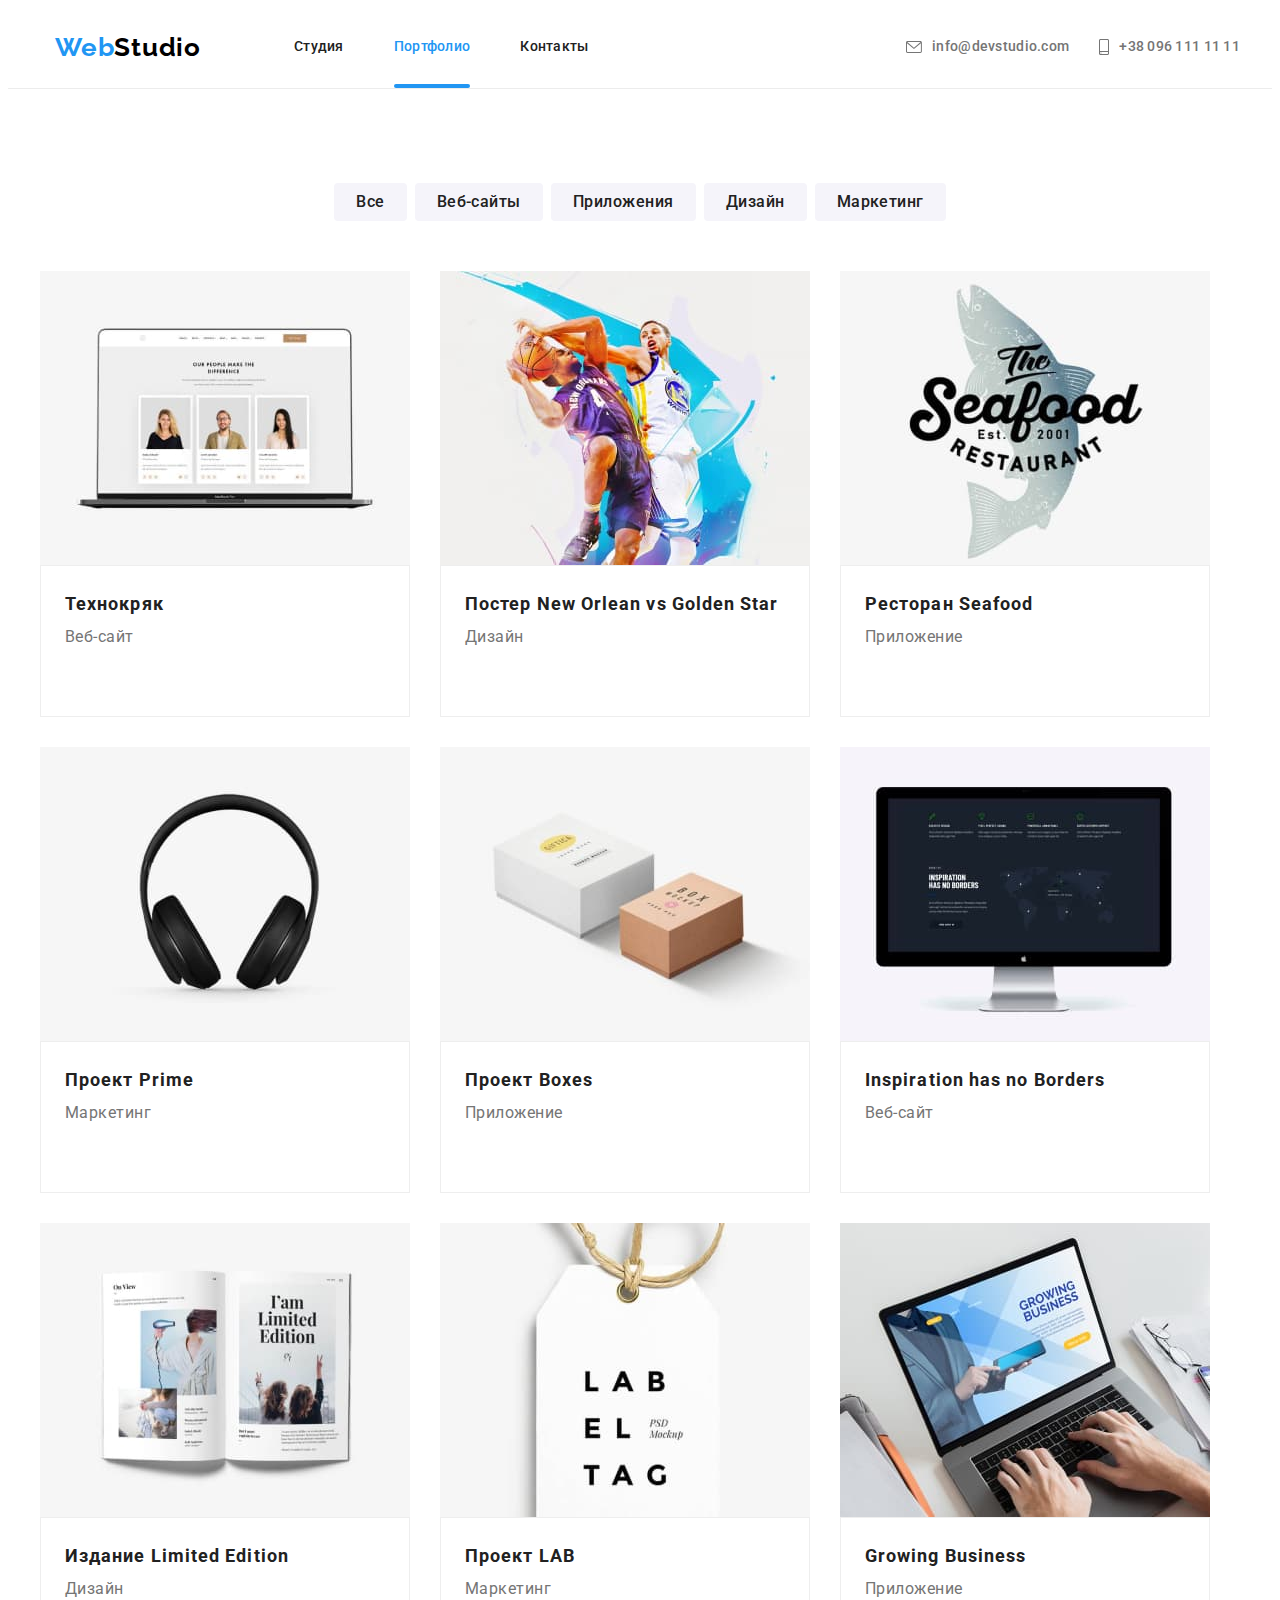
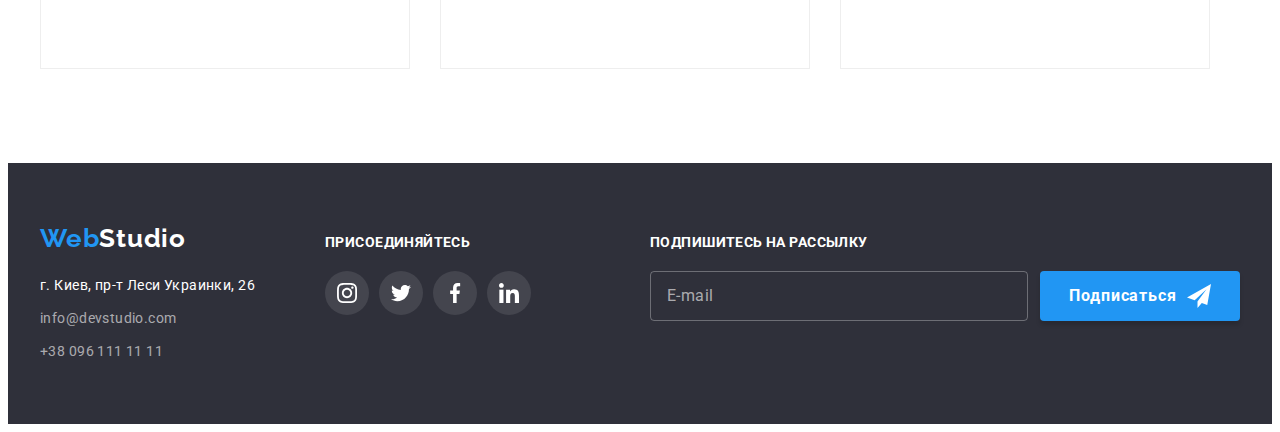
==== commit 13fa5dda: "index almost done" ====
--- a/portfolio.html
+++ b/portfolio.html
@@ -17,43 +17,42 @@
       crossorigin="anonymous"
       referrerpolicy="no-referrer"
     />
-    <link rel="stylesheet" href="./css/styles.css" />
-    <link rel="stylesheet" href="./css/main.css" />
+    <link rel="stylesheet" href="./css/main.min.css" />
   </head>
   <body class="body">
     <!---header-->
     <header class="header">
-      <div class="container header-container">
+      <div class="container header__container">
         <nav class="navigation">
-          <a class="logo" href="./index.html" lang="en"
-            ><span class="logo-part">Web</span>Studio
+          <a class="logo header__logo" href="./index.html" lang="en"
+            ><span class="logo__part">Web</span>Studio
           </a>
           <ul class="menu list">
-            <li class="menu-item">
-              <a class="menu-link" href="./index.html"> Студия </a>
-            </li>
-            <li class="menu-item">
-              <a class="menu-link current-link" href="./portfolio.html">
+            <li class="menu__item">
+              <a class="menu__link" href="./index.html"> Студия </a>
+            </li>
+            <li class="menu__item">
+              <a class="menu__link menu__link--current" href="./portfolio.html">
                 Портфолио
               </a>
             </li>
-            <li class="menu-item">
-              <a class="menu-link" href="">Контакты</a>
+            <li class="menu__item">
+              <a class="menu__link" href="">Контакты</a>
             </li>
           </ul>
         </nav>
-        <ul class="head-info-list list">
-          <li class="head-info-item">
-            <a class="head-mail-link link" href="mailto:info@devstudio.com">
-              <svg class="head-mail-link-icon" width="16" height="12">
+        <ul class="header__list list">
+          <li class="header__item">
+            <a class="header__mail-link link" href="mailto:info@devstudio.com">
+              <svg class="header__mail-icon" width="16" height="12">
                 <use href="./images/sprite.svg#icon-mail"></use>
               </svg>
               info@devstudio.com
             </a>
           </li>
-          <li class="head-info-item">
-            <a class="head-tel-link link" href="tel:+380961111111">
-              <svg class="head-tel-link-icon" width="10" height="16">
+          <li class="header__item">
+            <a class="header__tel-link link" href="tel:+380961111111">
+              <svg class="header__tel-icon" width="10" height="16">
                 <use href="./images/sprite.svg#icon-smartphone"></use>
               </svg>
               +38 096 111 11 11
@@ -174,16 +173,16 @@
       </section>
     </main>
     <footer class="footer">
-      <div class="footer-content container">
-        <div class="footer-adress-wrapper">
-          <a class="footer-logo logo" href="./index.html" lang="en">
-            <span class="logo-part">Web</span>Studio
+      <div class="footer__content container">
+        <div class="footer__adresswrapper">
+          <a class="footer__logo logo" href="./index.html" lang="en">
+            <span class="logo__part">Web</span>Studio
           </a>
           <address>
-            <ul class="footer-list list">
-              <li class="footer-item">
+            <ul class="footer__list list">
+              <li class="footer__list--item">
                 <a
-                  class="footer-adress-link link"
+                  class="footer__adress link"
                   href="https://goo.gl/maps/RriFzFvJcHyVF99A9"
                   target="_blank"
                   rel="noopener noreferrer"
@@ -191,68 +190,65 @@
                   г. Киев, пр-т Леси Украинки, 26
                 </a>
               </li>
-              <li class="footer-item">
-                <a
-                  class="footer-mail-link link"
-                  href="mailto:info@devstudio.com"
-                >
+              <li class="footer__list--item">
+                <a class="footer__mail link" href="mailto:info@devstudio.com">
                   info@devstudio.com
                 </a>
               </li>
-              <li class="footer-item">
-                <a class="footer-tel-link link" href="tel:+380961111111">
+              <li class="footer__list--item">
+                <a class="footer__tel link" href="tel:+380961111111">
                   +38 096 111 11 11
                 </a>
               </li>
             </ul>
           </address>
         </div>
-        <div class="footer-social-wrapper">
-          <p class="footer-tagline">Присоединяйтесь</p>
-          <ul class="social-links-list footer-social-link-list list">
-            <li class="social-links-item">
-              <a href="" class="social-links-item-link">
-                <svg class="social-links-list-icon">
+        <div class="footer__socialwrapper">
+          <p class="footer__tagline">Присоединяйтесь</p>
+          <ul class="social footer__social list">
+            <li class="social__link">
+              <a href="" class="social__link-link">
+                <svg class="social__icon">
                   <use href="./images/sprite.svg#icon-inst-icon-2"></use>
                 </svg>
               </a>
             </li>
-            <li class="social-links-item">
-              <a href="" class="social-links-item-link">
-                <svg class="social-links-list-icon">
+            <li class="social__link">
+              <a href="" class="social__link-link">
+                <svg class="social__icon">
                   <use href="./images/sprite.svg#icon-twit-icon"></use>
                 </svg>
               </a>
             </li>
-            <li class="social-links-item">
-              <a href="" class="social-links-item-link">
-                <svg class="social-links-list-icon">
+            <li class="social__link">
+              <a href="" class="social__link-link">
+                <svg class="social__icon">
                   <use href="./images/sprite.svg#icon-facebook-icon"></use>
                 </svg>
               </a>
             </li>
-            <li class="social-links-item">
-              <a href="" class="social-links-item-link">
-                <svg class="social-links-list-icon">
+            <li class="social__link">
+              <a href="" class="social__link-link">
+                <svg class="social__icon">
                   <use href="./images/sprite.svg#icon-in-icon"></use>
                 </svg>
               </a>
             </li>
           </ul>
         </div>
-        <div class="footer-subscription">
-          <p class="footer-tagline">Подпишитесь на рассылку</p>
-          <form class="subscription-form">
+        <div class="footer__subscription">
+          <p class="footer__tagline">Подпишитесь на рассылку</p>
+          <form class="footer__form">
             <input
               type="email"
               name="email"
-              class="subscription-email"
+              class="footer__email"
               placeholder="E-mail"
               required
             />
-            <button type="submit" class="subscription-btn primary-btn">
+            <button type="submit" class="footer__btn btn--primary btn">
               Подписаться
-              <svg class="primary-btn-icon" width="24px" height="24px">
+              <svg class="btn__icon" width="24px" height="24px">
                 <use href="./images/sprite.svg#icon-telegram"></use>
               </svg>
             </button>
--- a/css/main.min.css
+++ b/css/main.min.css
@@ -0,0 +1 @@
+:root{--accent-color: #2196f3;--accent-dark-color: #188ce8;--main-font: "Roboto", sans-serif;--secondary-font: "Raleway", sans-serif;--secondary-color: #ffff;--icon-color: #afb1b8;--animation: 250ms cubic-bezier(0.4, 0, 0.2, 1);--paragraph-color: #757575}.visually-hidden{position:absolute !important;clip:rect(1px 1px 1px 1px);clip:rect(1px, 1px, 1px, 1px);padding:0 !important;border:0 !important;height:1px !important;width:1px !important;overflow:hidden}.link{text-decoration:none;font-style:normal}.list{list-style:none}h1,h2,h3,h4,h5,h6,p{margin-top:0;margin-bottom:0}ul,ol{list-style-type:none;margin:0;padding:0}img{display:block}.body{font-family:var(--main-font);color:#212121}.content-section{padding-bottom:94px}.container{width:1200px;padding-left:15px;padding-right:15px;margin-right:auto;margin-left:auto}.btn{display:flex;font-family:var(--main-font);font-weight:bold;font-size:16px;line-height:1.87;color:#000;cursor:pointer;box-shadow:0px 4px 4px rgba(0,0,0,.15);border-radius:4px;border:none;width:200px;height:50px;letter-spacing:.06em;align-items:center;justify-content:center;margin:0 auto;transition:color var(--animation),background-color var(--animation)}.btn--primary{color:var(--secondary-color);background-color:var(--accent-color)}.btn--primary:hover,.btn--primary:focus{background-color:var(--accent-dark-color);box-shadow:0px 4px 4px rgba(0,0,0,.15)}.btn__icon{margin-left:10px}.social{display:flex;justify-content:space-between;max-width:206px;margin:0 auto}.social__link-link{display:flex;justify-content:center;align-items:center;width:44px;height:44px;border-radius:50%;transition:color var(--animation),background-color var(--animation)}.social .social__link-link:hover,.social .social__link-link:focus{background-color:var(--accent-color)}.social .social__link-link:hover .social__icon,.social .social__link-link:focus .social__icon{fill:#fff}.social__link:not(:last-child){margin-right:10px}.social{margin-top:16px}.social__icon{width:20px;height:20px;transition:fill var(--animation)}.social__link-link{fill:var(--icon-color)}.main-title{font-family:var(--main-font);font-weight:bold;font-size:36px;line-height:1.16;text-align:center;letter-spacing:.03em;color:#212121;margin-bottom:50px}.backdrop{position:fixed;top:0;left:0;width:100vw;height:100vh;background-color:rgba(0,0,0,.2);transition:opacity 500ms linear,visibility 500ms linear}.is-hidden{opacity:0;visibility:hidden;pointer-events:none}.modal-window{position:absolute;left:50%;top:50%;transform:translate(-50%, -50%);width:528px;height:581px;background-color:#fff;box-shadow:0px 1px 3px rgba(0,0,0,.12),0px 1px 1px rgba(0,0,0,.14),0px 2px 1px rgba(0,0,0,.2);border-radius:4px}.close-button{width:30px;height:30px;top:8px;right:8px;border-radius:50%;border:1px solid rgba(0,0,0,.1);background-color:transparent;cursor:pointer;position:absolute;padding:0;display:flex;justify-content:center;align-items:center;transition:fill var(--animation)}.close-button:focus,.close-button:hover{fill:var(--accent-color)}.contact-form{width:448px;margin:0 auto;display:flex;flex-direction:column}.contact-form-btn{margin-top:30px}.contact-form-title{font-family:var(--main-font);font-style:normal;font-weight:bold;font-size:20px;line-height:1.15;text-align:center;letter-spacing:.03em;color:#212121;margin-top:40px;margin-bottom:30px}.contact-form-label{display:block;font-family:var(--main-font);font-style:normal;font-weight:normal;font-size:12px;line-height:1.16;letter-spacing:.01em;color:var(--paragraph-color)}.contact-form-label:not(:last-child){margin-bottom:10px}.contact-form-input{border:1px solid rgba(33,33,33,.2);border-radius:4px;width:100%;height:40px;padding-left:42px;transition:border-color var(--animation)}.contact-form-input:focus{outline:none;border-color:var(--accent-color)}.contact-form-input:focus+.form-icon{fill:var(--accent-color)}.form-input-wrapper{position:relative}.form-icon{position:absolute;top:50%;left:15px;transform:translateY(-50%);display:block;transition:fill var(--animation)}.contact-form-textarea{font-family:var(--main-font);font-style:normal;font-weight:normal;font-size:14px;line-height:1.14;letter-spacing:.01em;width:100%;height:120px;resize:none;border:1px solid rgba(33,33,33,.2);border-radius:4px;padding:12px 16px;transition:border-color var(--animation);margin-top:4px}.contact-form-textarea::-moz-placeholder{color:rgba(117,117,117,.5)}.contact-form-textarea:-ms-input-placeholder{color:rgba(117,117,117,.5)}.contact-form-textarea::placeholder{color:rgba(117,117,117,.5)}.contact-form-textarea:focus{border-color:var(--accent-color);outline:none}.contact-form-checkbox{width:100%;font-family:var(--main-font);font-style:normal;font-weight:normal;font-size:14px;line-height:1.71;letter-spacing:.03em;color:var(--paragraph-color)}.checkbox-wrapper{position:relative;align-self:center;margin-top:20px}.checkbox-icon{position:absolute;top:50%;transform:translateY(-50%);pointer-events:none}.contact-form-checkbox-label{display:flex;align-items:center;font-size:14px}.contact-form-checkbox-label::before{content:"";width:16px;height:15px;border:1px solid var(--paragraph-color);border-radius:2px;cursor:pointer;margin-right:7px}.contact-form-checkbox:checked+.contact-form-checkbox-label::before{background-color:var(--accent-color);border:none}.contact-form-link{color:var(--accent-color)}.header{border-bottom:1px solid #ececec;padding:24px 0 25px 0}.header__container{display:flex;align-items:center}.navigation{display:flex;align-items:center;width:100%;padding:0 15px}.menu{display:flex;align-items:center}.logo{font-family:var(--secondary-font);font-weight:bold;font-size:26px;line-height:1.19;letter-spacing:.03em;text-decoration:none;color:#000}.header__logo{margin-right:93px}.logo__part{color:var(--accent-color)}.menu__item:not(:last-child){margin-right:50px}.menu__link{display:block;position:relative;font-family:var(--main-font);font-weight:500;font-size:14px;line-height:1.14;letter-spacing:.02em;text-decoration:none;color:#212121;transition:color var(--animation)}.menu__link:hover,.menu__link:focus{color:var(--accent-color)}.menu__link--current{color:var(--accent-color)}.menu__link--current::after{position:absolute;bottom:-33px;content:"";background-color:#2196f3;border-radius:2px;width:100%;height:4px;display:block}.header__list{list-style:none;display:flex;align-items:center;margin-left:auto}.header__item:not(:last-child){margin-right:30px}.header__mail-link{font-family:var(--main-font);font-weight:500;font-size:14px;line-height:1.14;letter-spacing:.02em;color:var(--paragraph-color);margin-left:auto;display:flex;align-items:center;transition:color var(--animation)}.header__mail-link:hover,.header__mail-link:focus{color:var(--accent-color)}.header__mail-link:hover .header__mail-icon,.header__mail-link:focus .header__mail-icon{fill:var(--accent-color)}.header__mail-icon,.header__tel-icon{margin-right:10px;fill:var(--paragraph-color);transition:fill var(--animation)}.header__tel-link{font-family:var(--main-font);font-weight:500;font-size:14px;line-height:1.14;letter-spacing:.02em;color:var(--paragraph-color);white-space:nowrap;display:flex;align-items:center;transition:color var(--animation)}.header__tel-link:hover,.header__tel-link:focus{color:var(--accent-color)}.header__tel-link:hover .header__tel-icon,.header__tel-link:focus .header__tel-icon{fill:var(--accent-color)}.hero{background-image:linear-gradient(rgba(47, 48, 58, 0.4), rgba(47, 48, 58, 0.4)),url(../images/hero-img.png);background-size:cover;padding:200px 0}.hero__title{font-family:var(--main-font);font-weight:900;font-size:44px;line-height:1.36;text-align:center;letter-spacing:.06em;text-transform:uppercase;color:var(--secondary-color);max-width:696px;margin-left:auto;margin-right:auto;margin-bottom:30px}.about-section{padding:94px 0}.upper-section{display:flex;justify-content:space-between}.upper-section__item:not(:last-child){margin-right:30px}.upper-section__icon-wrapper{display:flex;background-color:#f5f4fa;width:270px;height:120px;justify-content:center;align-items:center;box-sizing:border-box;margin-bottom:30px;border-radius:4px}.down-section{display:flex;justify-content:space-between}.down-section__item{position:relative}.down-section__desc{position:absolute;left:0;bottom:0;font-family:var(--main-font);font-style:normal;font-weight:bold;font-size:14px;line-height:1.14;text-align:center;letter-spacing:.03em;text-transform:uppercase;color:#fff;background-color:rgba(47,48,58,.8);margin:0;padding:27px 0;width:100%}.title{font-family:var(--main-font);font-weight:bold;font-size:14px;line-height:1.14;letter-spacing:.03em;text-transform:uppercase;color:#212121}.subtitle{font-family:var(--main-font);font-size:14px;line-height:1.71;letter-spacing:.03em;color:var(--paragraph-color);margin-top:10px}.our-team-section{padding:94px 0;background-color:#f5f4fa}.workers{display:flex;justify-content:space-between}.worker{background:var(--secondary-color);box-shadow:0px 1px 3px rgba(0,0,0,.12),0px 1px 1px rgba(0,0,0,.14),0px 2px 1px rgba(0,0,0,.2);border-radius:0px 0px 4px 4px}.worker__name{font-family:var(--main-font);font-weight:500;font-size:16px;line-height:1.18;text-align:center;letter-spacing:.03em;color:#212121}.worker__position{font-family:var(--main-font);font-size:16px;line-height:1.18;text-align:center;letter-spacing:.03em;color:var(--paragraph-color);margin-top:10px}.worker__details{padding:30px 32px}.our-clients-section{display:block;align-items:center;padding:94px 0}.clients{display:flex;align-items:center;justify-content:space-between}.clients__link{display:flex;justify-content:center;align-items:center;width:170px;height:90px;color:#afb1b8;border:1px solid #afb1b8;box-sizing:border-box;border-radius:4px;transition:fill var(--animation);fill:var(--icon-color)}.clients__link:hover,.clients__link:focus{fill:var(--accent-color);border-color:var(--accent-color)}.footer{background-color:#2f303a;padding:60px 15px}.footer__content{display:flex}.footer__adresswrapper{margin-right:70px}.footer__socialwrapper{margin-top:12px}.footer__tagline{font-family:var(--main-font);font-weight:bold;font-size:14px;line-height:1.14;letter-spacing:.03em;text-transform:uppercase;color:#fff}.footer__list{margin-top:20px}.footer__link{background-color:rgba(255,255,255,.1)}.footer__logo{color:#fff}.footer__list{margin-top:20px}.footer__list--item:not(:last-child){margin-bottom:9px}.footer__adress{font-family:var(--main-font);font-size:14px;line-height:1.71;letter-spacing:.03em;color:var(--secondary-color)}.footer__mail,.footer__tel{font-family:var(--main-font);font-size:14px;line-height:1.71;letter-spacing:.03em;color:rgba(255,255,255,.6)}.footer__subscription{margin-left:auto;margin-top:12px}.footer__form{display:flex;height:50px;margin-top:20px}.footer__email{width:358px;background-color:transparent;border:1px solid rgba(255,255,255,.3);padding-left:16px;font-family:var(--main-font);font-style:normal;font-weight:normal;font-size:16px;line-height:1.25;letter-spacing:.03em;color:#fff;border-radius:4px}.footer__email::-moz-placeholder{color:rgba(255,255,255,.6)}.footer__email:-ms-input-placeholder{color:rgba(255,255,255,.6)}.footer__email::placeholder{color:rgba(255,255,255,.6)}.footer__btn{margin-left:12px}.footer__social{margin-top:20px}.footer__social .social__link-link{background-color:rgba(255,255,255,.1)}.footer__social .social__icon{fill:#fff}.main-content{padding:94px 0}.tabs-list{display:flex;margin:0 auto;margin-bottom:50px;justify-content:center;text-align:center}.tabs-item{border-radius:4px}.tabs-item:not(:last-child){margin-right:8px}.filter-btn{font-family:var(--main-font);font-weight:500;font-size:16px;line-height:1.62;text-align:center;letter-spacing:.03em;color:#212121;background-color:#f5f4fa;cursor:pointer;border-radius:4px;border:none;padding:6px 22px;transition:color var(--animation),background-color var(--animation),box-shadow var(--animation)}.filter-btn:hover,.filter-btn:focus{background:var(--accent-dark-color);box-shadow:0px 3px 1px rgba(0,0,0,.1),0px 1px 2px rgba(0,0,0,.08),0px 2px 2px rgba(0,0,0,.12);border-radius:4px;color:var(--secondary-color)}.projects-list{display:flex;flex-wrap:wrap;margin-bottom:-30px}.project-item{margin-bottom:30px;margin-right:30px;display:block;transition:box-shadow var(--animation)}.project-item:nth-child(3n){margin-right:0}.project-item:hover,.project-item:focus{cursor:pointer;box-sizing:border-box;box-shadow:0px 1px 1px rgba(0,0,0,.12),0px 4px 4px rgba(0,0,0,.06),1px 4px 6px rgba(0,0,0,.16)}.project-item:hover .project-overlay{transform:translateY(0%)}.project-img-wrapper{position:relative;overflow:hidden}.project-overlay{font-family:var(--main-font);font-style:normal;font-weight:normal;font-size:18px;line-height:1.55;letter-spacing:.03em;color:#fff;background-color:rgba(33,150,243,.9);width:100%;height:100%;padding:24px 63px;position:absolute;top:0;left:0;overflow:auto;transform:translateY(100%);transition:transform 250ms linear}.project-details{height:110px;border:1px solid #eee;padding:20px 24px}.project-title{font-family:var(--main-font);font-weight:bold;font-size:18px;line-height:2;letter-spacing:.06em;color:#212121}.project-category{font-family:var(--main-font);font-size:16px;line-height:1.87;letter-spacing:.03em;color:var(--paragraph-color)}/*# sourceMappingURL=main.min.css.map */